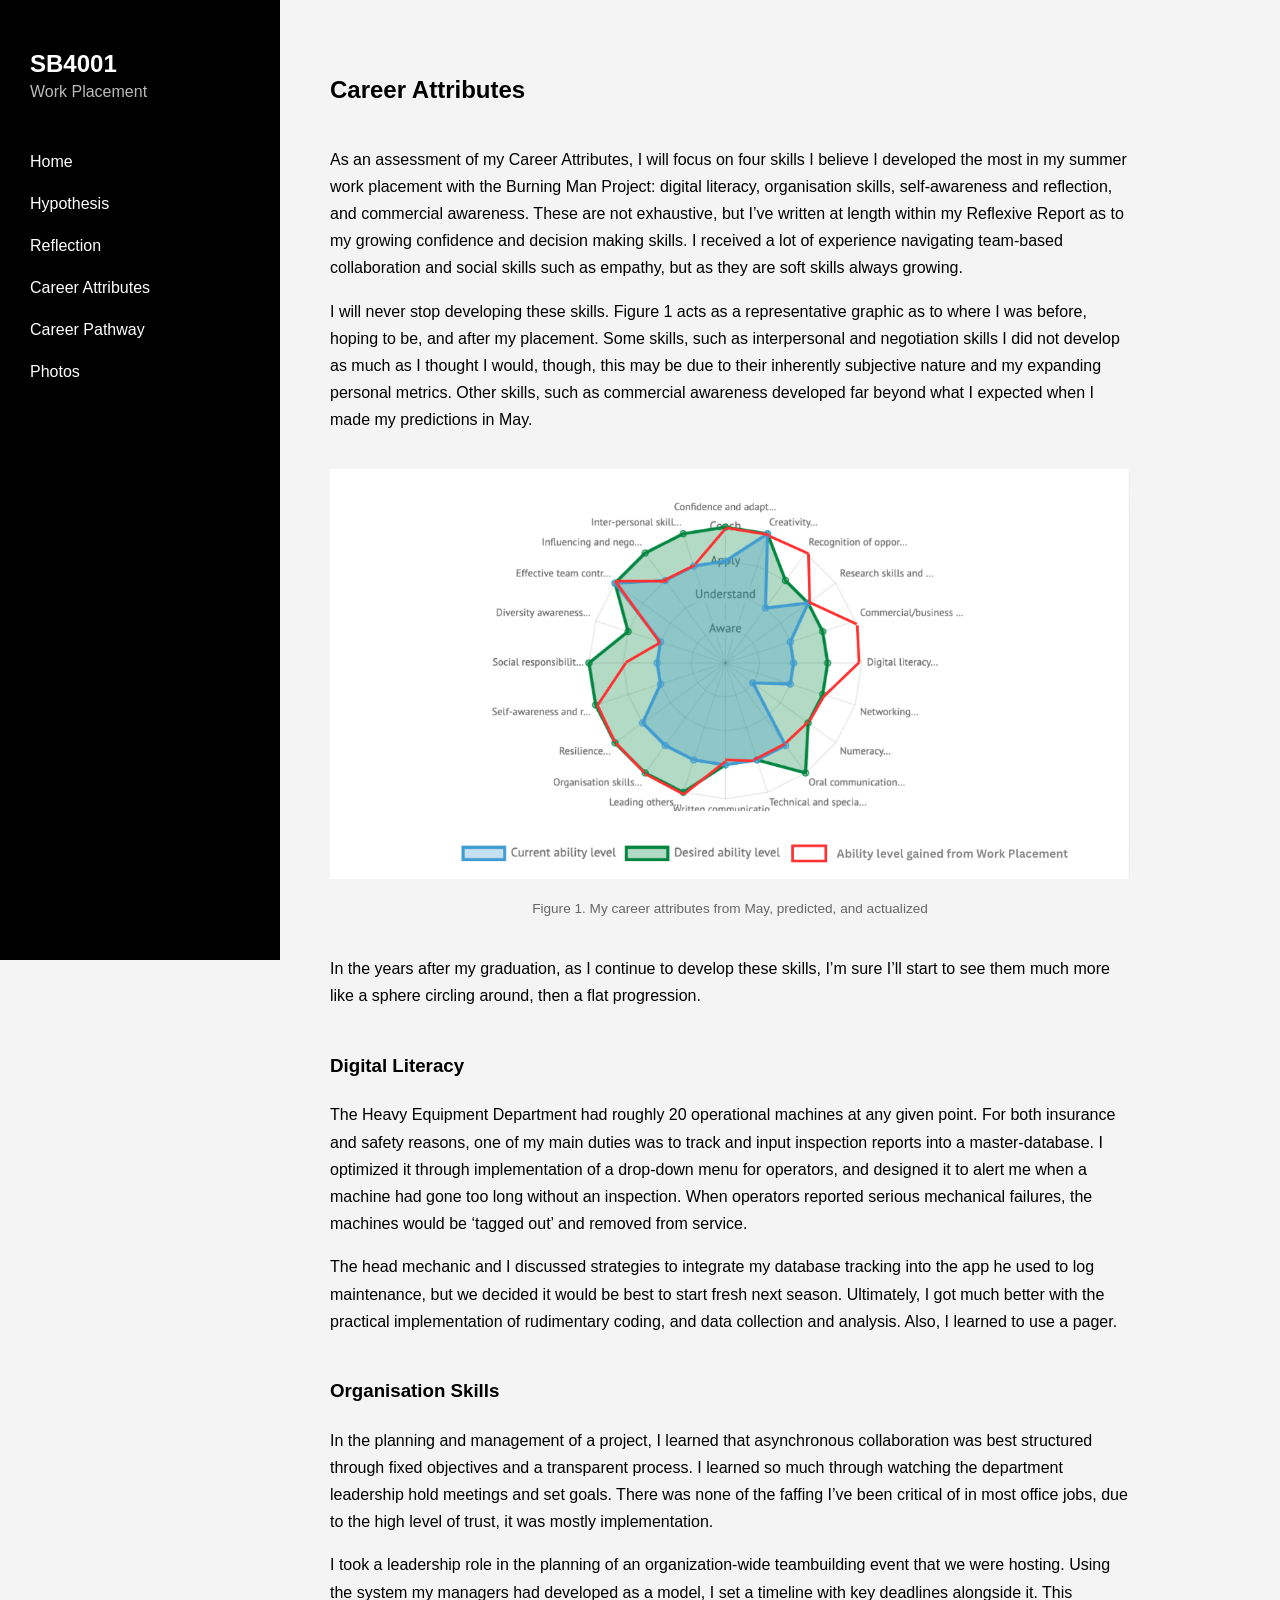
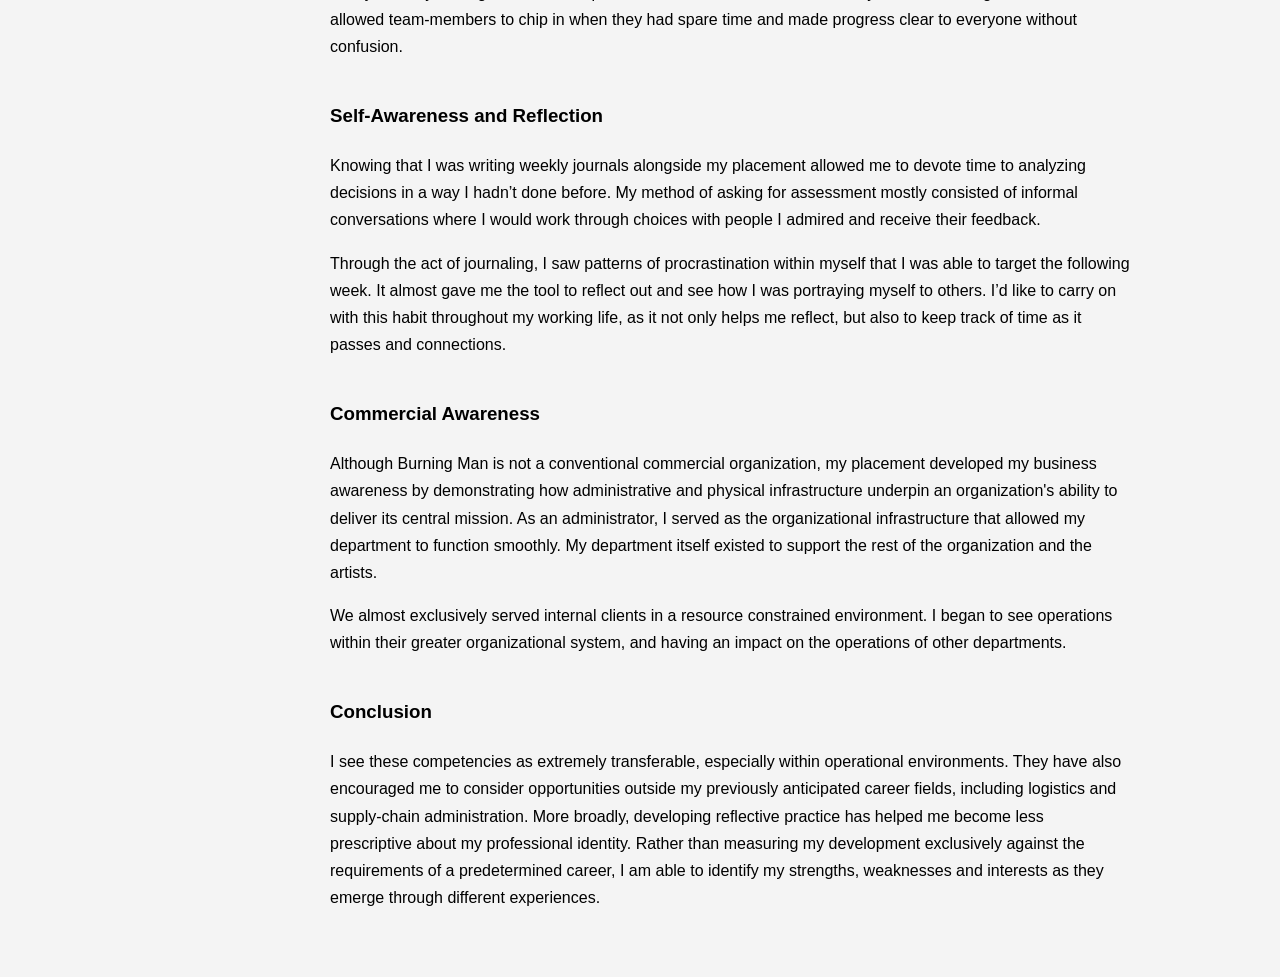
==== careerAttributes.html @ 1c32df40 "Add files via upload" ====
<!DOCTYPE html>
<html lang="en">

<head>
    <meta charset="UTF-8">
    <title>Reflection | SB4001</title>
    <link rel="stylesheet" href="style.css">
</head>

<body>

    <aside class="sidebar">
        <h1>SB4001</h1>
        <p>Work Placement</p>

        <nav>
            <a href="index.html">Home</a>
            
            <a href="hypothesis.html">Hypothesis</a>
            <a href="reflection.html">Reflection</a>
            <a href="careerAttributes.html">Career Attributes</a>
        
            
            <a href="careergoals.html">Career Pathway</a>
            <a href="photos.html">Photos</a>


        </nav>
    </aside>

    <main class="content">

        <article class="essay">

            <header class="essay-header">
                <h2>Career Attributes</h2>
            </header>

            <!-- Introduction -->
            <section>

                <p>
                    As an assessment of my Career Attributes, I will focus on four skills I believe I developed the most in my summer work placement with the Burning Man Project: digital literacy, organisation skills, self-awareness and reflection, and commercial awareness. These are not exhaustive, but I’ve written at length within my Reflexive Report as to my growing confidence and decision making skills. I received a lot of experience navigating team-based collaboration and social skills such as empathy, but as they are soft skills always growing.
                </p>

                <p>
                     I will never stop developing these skills. Figure 1 acts as a representative graphic as to where I was before, hoping to be, and after my placement. Some skills, such as interpersonal and negotiation skills I did not develop as much as I thought I would, though, this may be due to their inherently subjective nature and my expanding personal metrics. Other skills, such as commercial awareness developed far beyond what I expected when I made my predictions in May.
                </p>
                <figure class="essay-figure">
                    <img src="images/carfig1.png" alt="Career attribute development">
                    <figcaption>Figure 1. My career attributes from May, predicted, and actualized</figcaption>
                </figure>
                <p>
                    In the years after my graduation, as I continue to develop these skills, I’m sure I’ll start to see them much more like a sphere circling around, then a flat progression. 
                </p>
             

                <!-- Add your Figure 1 and Figure 2 images here -->
                <!-- Example:
                <figure class="essay-figure">
                    <img src="images/figure1.png" alt="Career attributes before and after placement">
                    <figcaption>Figure 1. Career attribute development during my placement.</figcaption>
                </figure>
                -->
            </section>


            <!-- Digital Literacy -->
            <section>
                <h3>Digital Literacy</h3>

                <p>
                    The Heavy Equipment Department had roughly 20 operational machines at any given point. For both insurance and safety reasons, one of my main duties was to track and input inspection reports into a master-database. I optimized it through implementation of a drop-down menu for operators, and designed it to alert me when a machine had gone too long without an inspection. When operators reported serious mechanical failures, the machines would be ‘tagged out’ and removed from service.
                </p>

                <p>
                    The head mechanic and I discussed strategies to integrate my database tracking into the app he used to log maintenance, but we decided it would be best to start fresh next season. Ultimately, I got much better with the practical implementation of rudimentary coding, and data collection and analysis. Also, I learned to use a pager.
                </p>
            </section>


            <!-- Organisation Skills -->
            <section>
                <h3>Organisation Skills</h3>

                <p>
                    In the planning and management of a project, I learned that asynchronous collaboration was best structured through fixed objectives and a transparent process. I learned so much through watching the department leadership hold meetings and set goals. There was none of the faffing I’ve been critical of in most office jobs, due to the high level of trust, it was mostly implementation.
                </p>

                <p>
                    I took a leadership role in the planning of an organization-wide teambuilding event that we were hosting. Using the system my managers had developed as a model, I set a timeline with key deadlines alongside it. This allowed team-members to chip in when they had spare time and made progress clear to everyone without confusion.
                </p>
            </section>


            <!-- Self-Awareness and Reflection -->
            <section>
                <h3>Self-Awareness and Reflection</h3>

                <p>
                    Knowing that I was writing weekly journals alongside my placement allowed me to devote time to analyzing decisions in a way I hadn’t done before. My method of asking for assessment mostly consisted of informal conversations where I would work through choices with people I admired and receive their feedback.
                </p>

                <p>
                    Through the act of journaling, I saw patterns of procrastination within myself that I was able to target the following week. It almost gave me the tool to reflect out and see how I was portraying myself to others. I’d like to carry on with this habit throughout my working life, as it not only helps me reflect, but also to keep track of time as it passes and connections.
                </p>
            </section>


            <!-- Commercial Awareness -->
            <section>
                <h3>Commercial Awareness</h3>

                <p>
                    Although Burning Man is not a conventional commercial organization, my placement developed my business awareness by demonstrating how administrative and physical infrastructure underpin an organization's ability to deliver its central mission. As an administrator, I served as the organizational infrastructure that allowed my department to function smoothly. My department itself existed to support the rest of the organization and the artists.
                </p>

                <p>
                    We almost exclusively served internal clients in a resource constrained environment. I began to see operations within their greater organizational system, and having an impact on the operations of other departments.
                </p>
            </section>


            <!-- Conclusion -->
            <section>
                <h3>Conclusion</h3>

                <p>
                    I see these competencies as extremely transferable, especially within operational environments. They have also encouraged me to consider opportunities outside my previously anticipated career fields, including logistics and supply-chain administration. More broadly, developing reflective practice has helped me become less prescriptive about my professional identity. Rather than measuring my development exclusively against the requirements of a predetermined career, I am able to identify my strengths, weaknesses and interests as they emerge through different experiences.
                </p>
            </section>

        </article>

    </main>

</body>
</html>
---- style.css ----
/* Basic page styling */

body {
    margin: 0;
    font-family: Arial, sans-serif;
    background-color: #f4f4f4;

    .cityscape {
        position: fixed;
        bottom: 0;
        left: 280px; /* Starts after the sidebar */
        width: calc(100% - 280px);
        height: auto;
        display: block;
        pointer-events: none;
    }
}

/* Sidebar */

.sidebar {
    width: 220px;
    height: 100vh;
    position: fixed;
    top: 0;
    left: 0;
    padding: 30px;
    background-color: #000;
    color: white;
}

.sidebar h1 {
    margin-bottom: 0;
}

.sidebar p {
    color: #bbb;
    margin-top: 5px;
}

/* Navigation links */

.sidebar nav {
    margin-top: 40px;
}

.sidebar a {
    display: block;
    color: white;
    text-decoration: none;
    padding: 12px 0;
}

.sidebar a:hover {
    color: #aaa;
}

/* Main content */

.content {
    margin-left: 280px;
    padding: 50px;
    max-width: 800px;
}

/* Large photo at the top */

.featured-photo {
    width: 100%;
    margin: 30px auto;
}

.featured-photo img {
    display: block;
    width: 80%;
    max-height: 450px;
    margin: 0 auto;
    object-fit: cover;
}

/* Smaller photos in columns below */

.gallery {
    display: grid;
    grid-template-columns: repeat(2, 1fr);
    gap: 20px;
    margin-top: 30px;
}

.gallery img {
    width: 100%;
    height: 250px;
    object-fit: cover;
}
.essay {
    line-height: 1.7;
}

.essay h2 {
    margin-bottom: 35px;
}

.essay h3 {
    margin-top: 40px;
    margin-bottom: 20px;
}

.journal-entry {
    margin: 25px 30px;
    padding: 15px 20px;
    border-left: 3px solid #888;
    background-color: #eaeaea;
    font-style: italic;
}

.essay-figure {
    text-align: center;
    margin: 35px 0;
}

.essay-figure img {
    max-width: 100%;
    height: auto;
}

.essay-figure figcaption {
    font-size: 0.85em;
    color: #666;
    margin-top: 10px;
}
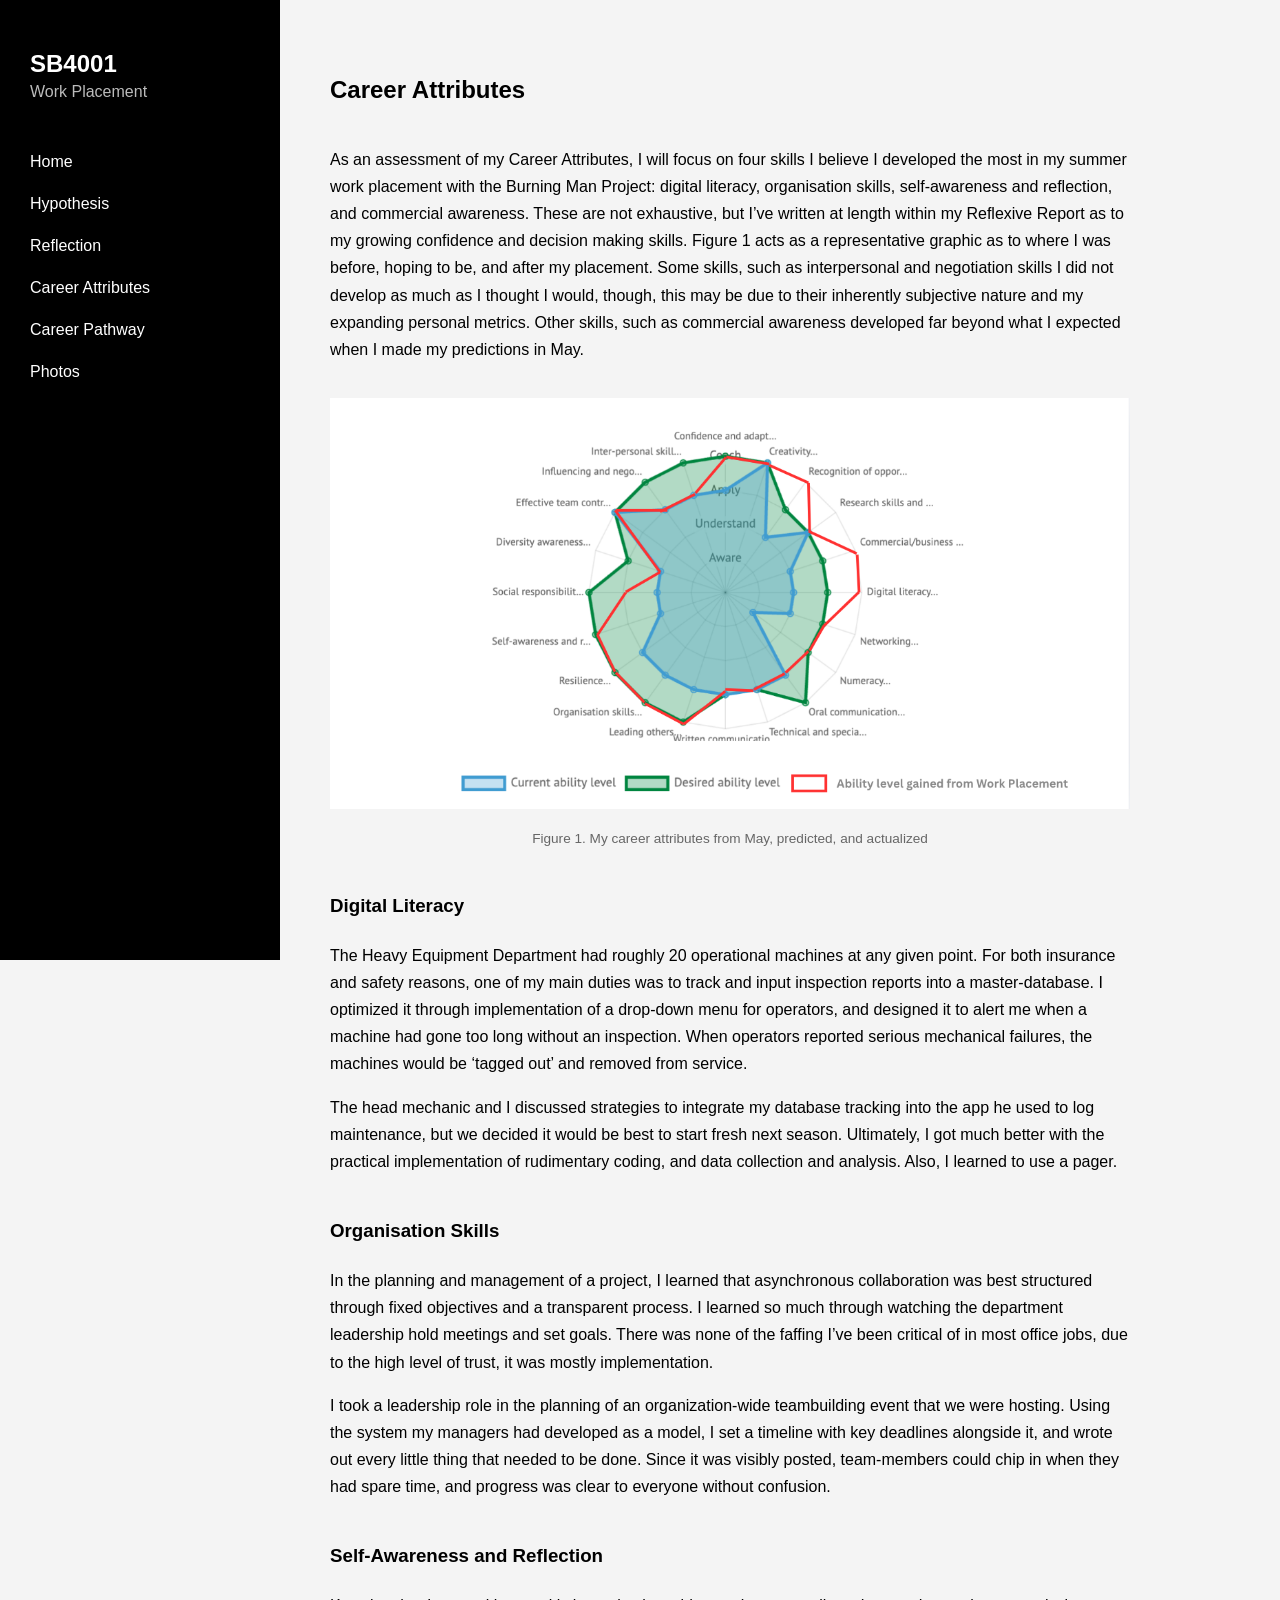
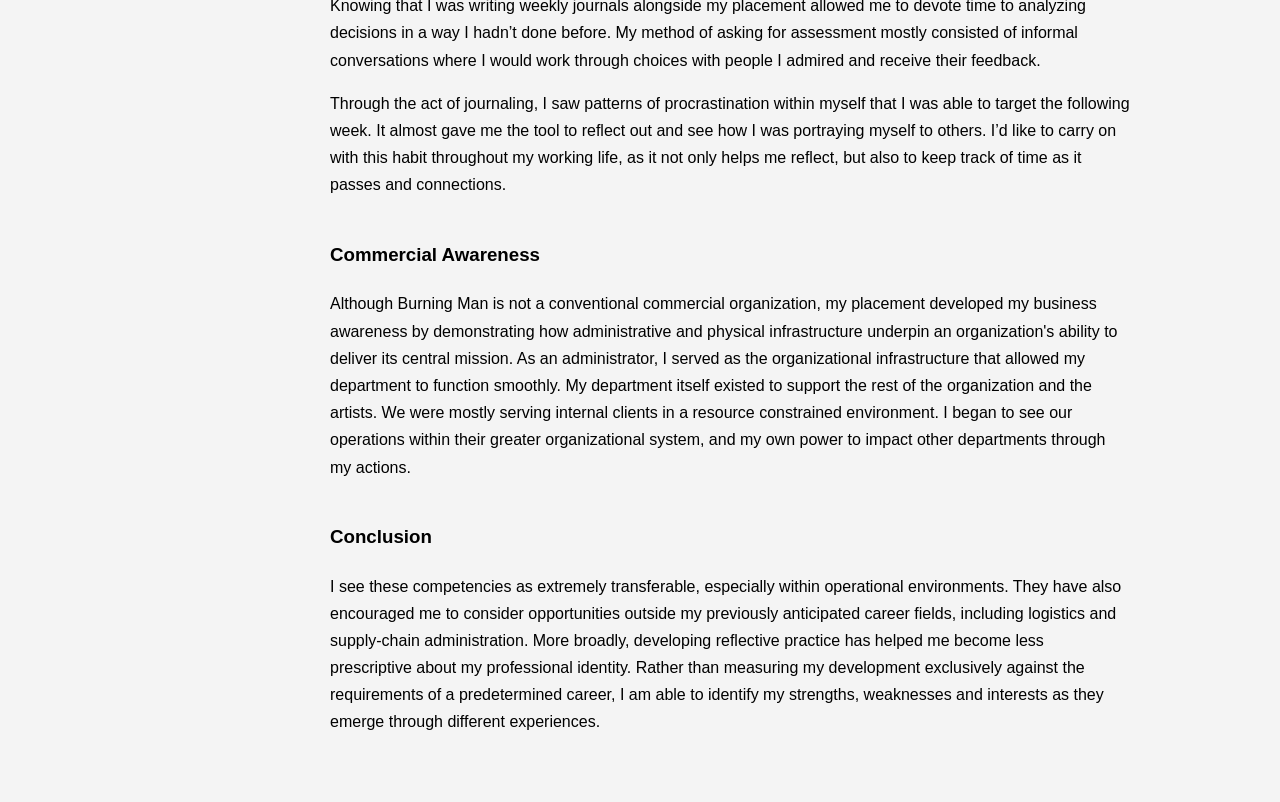
==== commit 10f5f811: "Update careerAttributes.html" ====
--- a/careerAttributes.html
+++ b/careerAttributes.html
@@ -40,19 +40,13 @@
             <section>
 
                 <p>
-                    As an assessment of my Career Attributes, I will focus on four skills I believe I developed the most in my summer work placement with the Burning Man Project: digital literacy, organisation skills, self-awareness and reflection, and commercial awareness. These are not exhaustive, but I’ve written at length within my Reflexive Report as to my growing confidence and decision making skills. I received a lot of experience navigating team-based collaboration and social skills such as empathy, but as they are soft skills always growing.
-                </p>
-
-                <p>
-                     I will never stop developing these skills. Figure 1 acts as a representative graphic as to where I was before, hoping to be, and after my placement. Some skills, such as interpersonal and negotiation skills I did not develop as much as I thought I would, though, this may be due to their inherently subjective nature and my expanding personal metrics. Other skills, such as commercial awareness developed far beyond what I expected when I made my predictions in May.
+As an assessment of my Career Attributes, I will focus on four skills I believe I developed the most in my summer work placement with the Burning Man Project: digital literacy, organisation skills, self-awareness and reflection, and commercial awareness. These are not exhaustive, but I’ve written at length within my Reflexive Report as to my growing confidence and decision making skills. Figure 1 acts as a representative graphic as to where I was before, hoping to be, and after my placement. Some skills, such as interpersonal and negotiation skills I did not develop as much as I thought I would, though, this may be due to their inherently subjective nature and my expanding personal metrics. Other skills, such as commercial awareness developed far beyond what I expected when I made my predictions in May.         
                 </p>
                 <figure class="essay-figure">
                     <img src="images/carfig1.png" alt="Career attribute development">
                     <figcaption>Figure 1. My career attributes from May, predicted, and actualized</figcaption>
                 </figure>
-                <p>
-                    In the years after my graduation, as I continue to develop these skills, I’m sure I’ll start to see them much more like a sphere circling around, then a flat progression. 
-                </p>
+    
              
 
                 <!-- Add your Figure 1 and Figure 2 images here -->
@@ -84,12 +78,10 @@
                 <h3>Organisation Skills</h3>
 
                 <p>
-                    In the planning and management of a project, I learned that asynchronous collaboration was best structured through fixed objectives and a transparent process. I learned so much through watching the department leadership hold meetings and set goals. There was none of the faffing I’ve been critical of in most office jobs, due to the high level of trust, it was mostly implementation.
-                </p>
+In the planning and management of a project, I learned that asynchronous collaboration was best structured through fixed objectives and a transparent process. I learned so much through watching the department leadership hold meetings and set goals. There was none of the faffing I’ve been critical of in most office jobs, due to the high level of trust, it was mostly implementation.                 </p>
 
                 <p>
-                    I took a leadership role in the planning of an organization-wide teambuilding event that we were hosting. Using the system my managers had developed as a model, I set a timeline with key deadlines alongside it. This allowed team-members to chip in when they had spare time and made progress clear to everyone without confusion.
-                </p>
+I took a leadership role in the planning of an organization-wide teambuilding event that we were hosting. Using the system my managers had developed as a model, I set a timeline with key deadlines alongside it, and wrote out every little thing that needed to be done. Since it was visibly posted, team-members could chip in when they had spare time, and progress was clear to everyone without confusion.                 </p>
             </section>
 
 
@@ -112,11 +104,7 @@
                 <h3>Commercial Awareness</h3>
 
                 <p>
-                    Although Burning Man is not a conventional commercial organization, my placement developed my business awareness by demonstrating how administrative and physical infrastructure underpin an organization's ability to deliver its central mission. As an administrator, I served as the organizational infrastructure that allowed my department to function smoothly. My department itself existed to support the rest of the organization and the artists.
-                </p>
-
-                <p>
-                    We almost exclusively served internal clients in a resource constrained environment. I began to see operations within their greater organizational system, and having an impact on the operations of other departments.
+Although Burning Man is not a conventional commercial organization, my placement developed my business awareness by demonstrating how administrative and physical infrastructure underpin an organization's ability to deliver its central mission. As an administrator, I served as the organizational infrastructure that allowed my department to function smoothly. My department itself existed to support the rest of the organization and the artists. We were mostly serving internal clients in a resource constrained environment. I began to see our operations within their greater organizational system, and my own power to impact other departments through my actions. 
                 </p>
             </section>
 
@@ -135,4 +123,4 @@
     </main>
 
 </body>
-</html>+</html>
